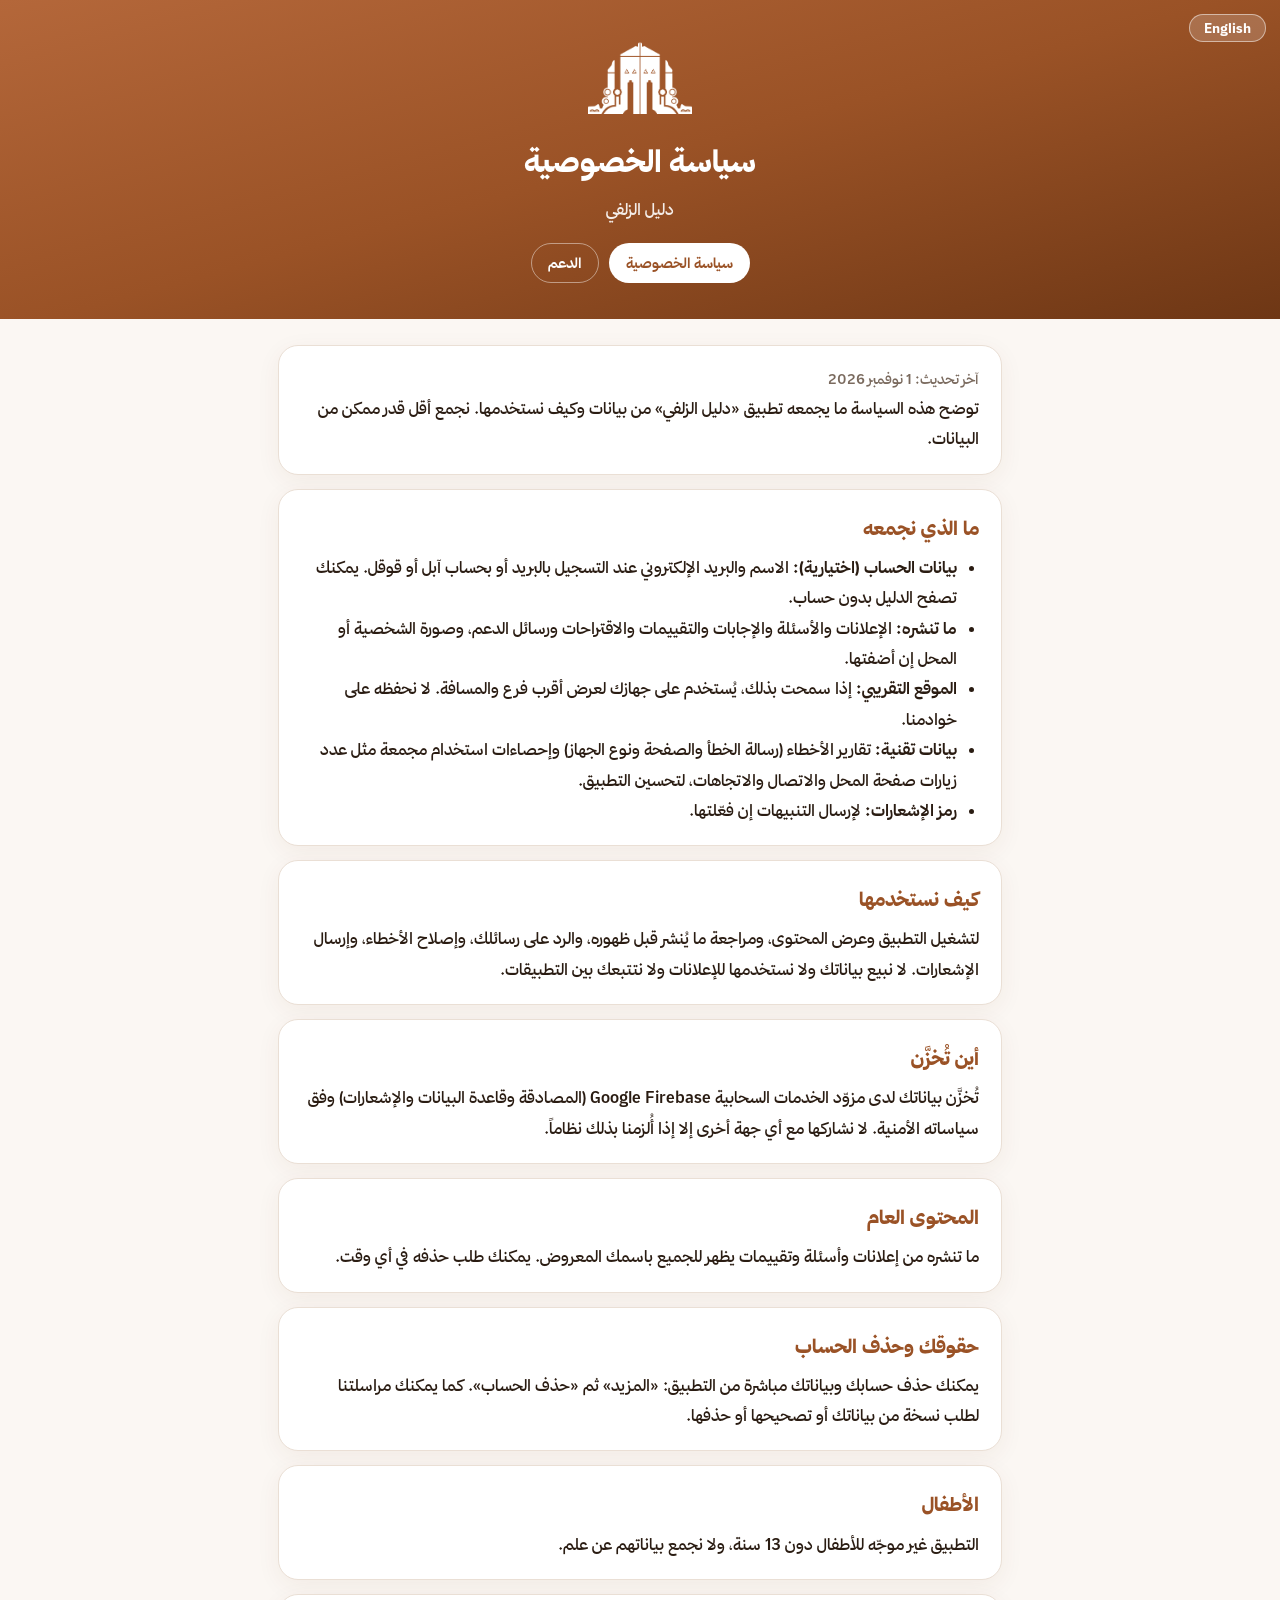
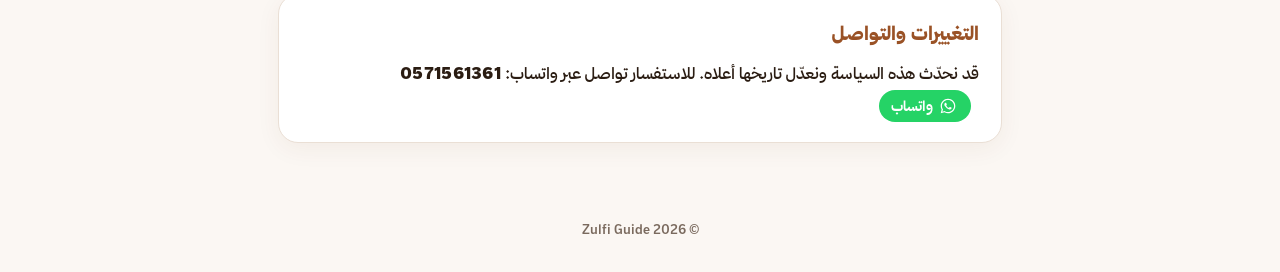
==== index.html @ a33d6b51 "Zulfi Guide support and privacy pages" ====
<!doctype html><html lang="ar" dir="rtl"><head><meta charset="utf-8"><meta name="viewport" content="width=device-width,initial-scale=1"><title>سياسة الخصوصية | دليل الزلفي</title><link rel="stylesheet" href="style.css"><link rel="icon" href="icon.png"></head><body><header><button class="sw" id="sw">English</button><img src="logo_white.png" alt="دليل الزلفي"><h1 id="h1">سياسة الخصوصية</h1><p id="sub">دليل الزلفي</p><nav><a href="index.html" class="on"><span class="t-ar">سياسة الخصوصية</span><span class="t-en" style="display:none">Privacy Policy</span></a><a href="support.html" class=""><span class="t-ar">الدعم</span><span class="t-en" style="display:none">Support</span></a></nav></header><main><div class="lang show" id="ar"><div class="card"><p class="muted">آخر تحديث: 1 نوفمبر 2026</p><p>توضح هذه السياسة ما يجمعه تطبيق «دليل الزلفي» من بيانات وكيف نستخدمها. نجمع أقل قدر ممكن من البيانات.</p></div><div class="card"><h2>ما الذي نجمعه</h2><ul><li><b>بيانات الحساب (اختيارية):</b> الاسم والبريد الإلكتروني عند التسجيل بالبريد أو بحساب آبل أو قوقل. يمكنك تصفح الدليل بدون حساب.</li><li><b>ما تنشره:</b> الإعلانات والأسئلة والإجابات والتقييمات والاقتراحات ورسائل الدعم، وصورة الشخصية أو المحل إن أضفتها.</li><li><b>الموقع التقريبي:</b> إذا سمحت بذلك، يُستخدم على جهازك لعرض أقرب فرع والمسافة. لا نحفظه على خوادمنا.</li><li><b>بيانات تقنية:</b> تقارير الأخطاء (رسالة الخطأ والصفحة ونوع الجهاز) وإحصاءات استخدام مجمعة مثل عدد زيارات صفحة المحل والاتصال والاتجاهات، لتحسين التطبيق.</li><li><b>رمز الإشعارات:</b> لإرسال التنبيهات إن فعّلتها.</li></ul></div><div class="card"><h2>كيف نستخدمها</h2><p>لتشغيل التطبيق وعرض المحتوى، ومراجعة ما يُنشر قبل ظهوره، والرد على رسائلك، وإصلاح الأخطاء، وإرسال الإشعارات. لا نبيع بياناتك ولا نستخدمها للإعلانات ولا نتتبعك بين التطبيقات.</p></div><div class="card"><h2>أين تُخزَّن</h2><p>تُخزَّن بياناتك لدى مزوّد الخدمات السحابية Google Firebase (المصادقة وقاعدة البيانات والإشعارات) وفق سياساته الأمنية. لا نشاركها مع أي جهة أخرى إلا إذا أُلزمنا بذلك نظاماً.</p></div><div class="card"><h2>المحتوى العام</h2><p>ما تنشره من إعلانات وأسئلة وتقييمات يظهر للجميع باسمك المعروض. يمكنك طلب حذفه في أي وقت.</p></div><div class="card"><h2>حقوقك وحذف الحساب</h2><p>يمكنك حذف حسابك وبياناتك مباشرة من التطبيق: «المزيد» ثم «حذف الحساب». كما يمكنك مراسلتنا لطلب نسخة من بياناتك أو تصحيحها أو حذفها.</p></div><div class="card"><h2>الأطفال</h2><p>التطبيق غير موجّه للأطفال دون 13 سنة، ولا نجمع بياناتهم عن علم.</p></div><div class="card"><h2>التغييرات والتواصل</h2><p>قد نحدّث هذه السياسة ونعدّل تاريخها أعلاه. للاستفسار تواصل عبر واتساب: <span class="num" dir="ltr">0571561361</span> <a class="wa" href="https://wa.me/966571561361" target="_blank" rel="noopener"><svg viewBox="0 0 32 32" width="18" height="18" fill="#fff" aria-hidden="true"><path d="M16.0 3C8.8 3 3 8.8 3 16c0 2.3.6 4.5 1.7 6.4L3 29l6.8-1.8c1.9 1 4 1.6 6.2 1.6 7.2 0 13-5.8 13-13S23.2 3 16 3zm0 23.7c-2 0-3.9-.5-5.6-1.5l-.4-.2-4 1.1 1.1-3.9-.3-.4C5.7 20.1 5.2 18.1 5.2 16 5.2 9.9 10 5.2 16 5.2S26.8 10 26.8 16 22 26.7 16 26.7zm5.9-8c-.3-.2-1.9-.9-2.2-1-.3-.1-.5-.2-.7.2-.2.3-.8 1-1 1.2-.2.2-.4.2-.7.1-.3-.2-1.4-.5-2.6-1.6-1-.9-1.6-1.9-1.8-2.3-.2-.3 0-.5.1-.7l.5-.6c.2-.2.2-.3.3-.5.1-.2.1-.4 0-.6-.1-.2-.7-1.7-1-2.3-.3-.6-.5-.5-.7-.5h-.6c-.2 0-.6.1-.9.4-.3.3-1.1 1.1-1.1 2.7s1.1 3.1 1.3 3.3c.2.2 2.2 3.4 5.4 4.7 3.2 1.3 3.2.9 3.8.8.6-.1 1.9-.8 2.2-1.5.3-.7.3-1.4.2-1.5-.1-.2-.3-.2-.6-.4z"/></svg><span class="t-ar">واتساب</span><span class="t-en" style="display:none">WhatsApp</span></a></p></div></div><div class="lang" id="en" dir="ltr"><div class="card"><p class="muted">Last updated: November 1, 2026</p><p>This policy explains what data the Zulfi Guide app collects and how we use it. We collect as little as we can.</p></div><div class="card"><h2>What we collect</h2><ul><li><b>Account details (optional):</b> your name and email when you sign up with email, Apple or Google. You can browse the guide without an account.</li><li><b>What you post:</b> ads, questions, answers, reviews, suggestions and support messages, plus a profile or shop photo if you add one.</li><li><b>Approximate location:</b> if you allow it, it is used on your device to show the nearest branch and distance. We do not store it on our servers.</li><li><b>Technical data:</b> error reports (the error message, screen and device type) and aggregated usage counts such as shop page views, calls and directions, to improve the app.</li><li><b>Notification token:</b> to send alerts if you turn them on.</li></ul></div><div class="card"><h2>How we use it</h2><p>To run the app and show content, review posts before they appear, reply to your messages, fix errors and send notifications. We do not sell your data, use it for advertising, or track you across other apps.</p></div><div class="card"><h2>Where it is stored</h2><p>Your data is stored with our cloud provider Google Firebase (authentication, database and notifications) under its security practices. We do not share it with anyone else unless the law requires us to.</p></div><div class="card"><h2>Public content</h2><p>Ads, questions and reviews you post are visible to everyone under your display name. You can ask us to remove them at any time.</p></div><div class="card"><h2>Your rights and account deletion</h2><p>You can delete your account and data directly in the app: More, then Delete account. You can also message us to request a copy of your data, a correction or deletion.</p></div><div class="card"><h2>Children</h2><p>The app is not directed at children under 13 and we do not knowingly collect their data.</p></div><div class="card"><h2>Changes and contact</h2><p>We may update this policy and change the date above. Questions? Message us on WhatsApp: <span class="num" dir="ltr">0571561361</span> <a class="wa" href="https://wa.me/966571561361" target="_blank" rel="noopener"><svg viewBox="0 0 32 32" width="18" height="18" fill="#fff" aria-hidden="true"><path d="M16.0 3C8.8 3 3 8.8 3 16c0 2.3.6 4.5 1.7 6.4L3 29l6.8-1.8c1.9 1 4 1.6 6.2 1.6 7.2 0 13-5.8 13-13S23.2 3 16 3zm0 23.7c-2 0-3.9-.5-5.6-1.5l-.4-.2-4 1.1 1.1-3.9-.3-.4C5.7 20.1 5.2 18.1 5.2 16 5.2 9.9 10 5.2 16 5.2S26.8 10 26.8 16 22 26.7 16 26.7zm5.9-8c-.3-.2-1.9-.9-2.2-1-.3-.1-.5-.2-.7.2-.2.3-.8 1-1 1.2-.2.2-.4.2-.7.1-.3-.2-1.4-.5-2.6-1.6-1-.9-1.6-1.9-1.8-2.3-.2-.3 0-.5.1-.7l.5-.6c.2-.2.2-.3.3-.5.1-.2.1-.4 0-.6-.1-.2-.7-1.7-1-2.3-.3-.6-.5-.5-.7-.5h-.6c-.2 0-.6.1-.9.4-.3.3-1.1 1.1-1.1 2.7s1.1 3.1 1.3 3.3c.2.2 2.2 3.4 5.4 4.7 3.2 1.3 3.2.9 3.8.8.6-.1 1.9-.8 2.2-1.5.3-.7.3-1.4.2-1.5-.1-.2-.3-.2-.6-.4z"/></svg><span class="t-ar">واتساب</span><span class="t-en" style="display:none">WhatsApp</span></a></p></div></div></main><footer>© 2026 Zulfi Guide</footer><script>
var ar=document.getElementById('ar'),en=document.getElementById('en'),sw=document.getElementById('sw');
var T={ar:"سياسة الخصوصية",en:"Privacy Policy"};
function set(l){var a=l==='ar';ar.classList.toggle('show',a);en.classList.toggle('show',!a);
document.documentElement.lang=l;document.documentElement.dir=a?'rtl':'ltr';
document.getElementById('h1').textContent=T[l];sw.textContent=a?'English':'العربية';
document.querySelectorAll('.t-ar').forEach(function(e){e.style.display=a?'':'none'});
document.querySelectorAll('.t-en').forEach(function(e){e.style.display=a?'none':''});
document.getElementById('sub').textContent=a?'دليل الزلفي':'Zulfi Guide';
try{localStorage.l=l}catch(e){}}
sw.onclick=function(){set(document.documentElement.lang==='ar'?'en':'ar')};
try{if(localStorage.l==='en')set('en')}catch(e){}
</script></body></html>
---- style.css ----
@font-face{font-family:T;src:url(thmanyahsans-Medium.otf);font-weight:500}
@font-face{font-family:T;src:url(thmanyahsans-Bold.otf);font-weight:700}
@font-face{font-family:T;src:url(thmanyahsans-Black.otf);font-weight:900}
:root{--p:#9A5226;--bg:#FBF7F3;--card:#fff;--b:#EADFD5;--m:#7A6A5E;--fg:#2A1C12}
*{box-sizing:border-box;margin:0}
body{font-family:T,system-ui,sans-serif;background:var(--bg);color:var(--fg);line-height:1.9;font-weight:500}
header{background:linear-gradient(165deg,#B4673A,#9A5226 50%,#6E3715);color:#fff;text-align:center;padding:42px 20px 36px;position:relative}
header img{height:72px}
header h1{font-weight:900;font-size:30px;margin-top:10px}
header p{opacity:.9;margin-top:4px}
nav{display:flex;gap:10px;justify-content:center;flex-wrap:wrap;margin-top:18px}
nav a{color:#fff;text-decoration:none;border:1px solid rgba(255,255,255,.45);padding:6px 16px;border-radius:99px;font-weight:700;font-size:14px}
nav a.on{background:#fff;color:var(--p)}
main{max-width:760px;margin:0 auto;padding:26px 18px 60px}
.card{background:var(--card);border:1px solid var(--b);border-radius:20px;padding:20px 22px;margin-bottom:14px;box-shadow:0 6px 24px rgba(110,55,21,.06)}
h2{font-weight:900;font-size:19px;color:var(--p);margin-bottom:6px}
ul{padding-inline-start:22px}
a{color:var(--p);font-weight:700}
.muted{color:var(--m);font-size:14px}
.lang{display:none}.lang.show{display:block}
button.sw{position:absolute;top:14px;inset-inline-start:14px;background:rgba(255,255,255,.18);color:#fff;border:1px solid rgba(255,255,255,.5);border-radius:99px;padding:5px 14px;font-family:T;font-weight:700;cursor:pointer}
.num{font-weight:900;font-size:17px;letter-spacing:.3px}
a.wa{display:inline-flex;align-items:center;gap:6px;background:#25D366;color:#fff;text-decoration:none;border-radius:99px;padding:3px 14px 3px 12px;font-size:14px;margin-inline-start:8px;vertical-align:middle}
footer{text-align:center;color:var(--m);font-size:13px;padding-bottom:30px}
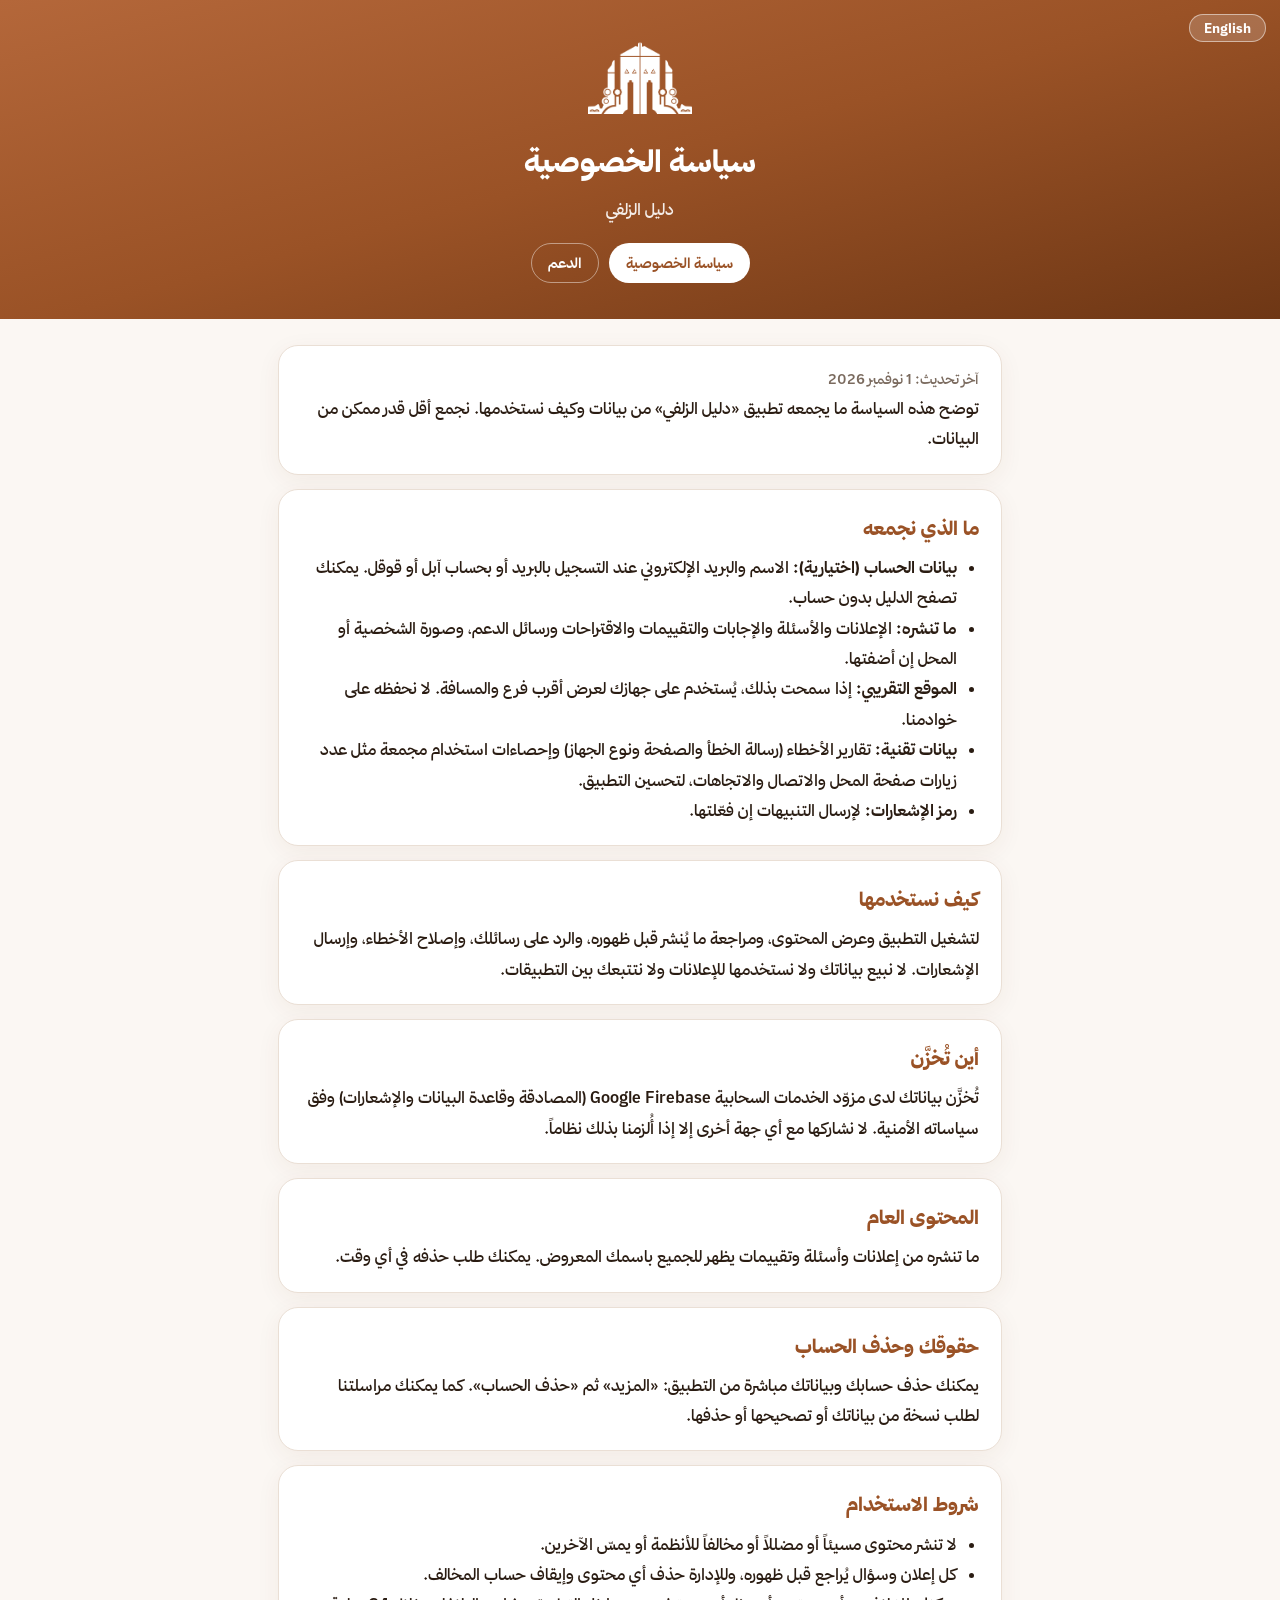
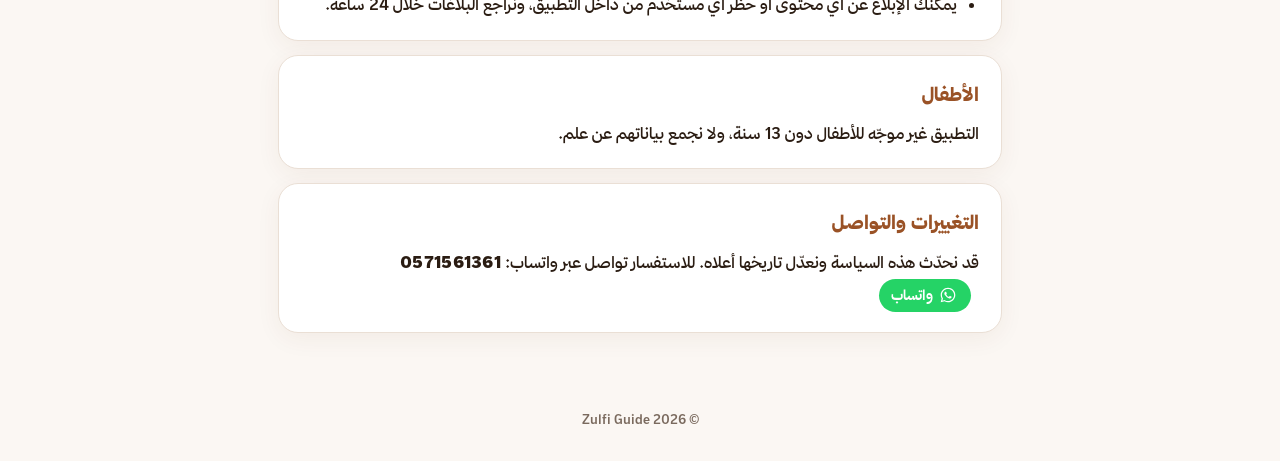
==== commit e9d529b7: "Add terms of use" ====
--- a/index.html
+++ b/index.html
@@ -1,4 +1,4 @@
-<!doctype html><html lang="ar" dir="rtl"><head><meta charset="utf-8"><meta name="viewport" content="width=device-width,initial-scale=1"><title>سياسة الخصوصية | دليل الزلفي</title><link rel="stylesheet" href="style.css"><link rel="icon" href="icon.png"></head><body><header><button class="sw" id="sw">English</button><img src="logo_white.png" alt="دليل الزلفي"><h1 id="h1">سياسة الخصوصية</h1><p id="sub">دليل الزلفي</p><nav><a href="index.html" class="on"><span class="t-ar">سياسة الخصوصية</span><span class="t-en" style="display:none">Privacy Policy</span></a><a href="support.html" class=""><span class="t-ar">الدعم</span><span class="t-en" style="display:none">Support</span></a></nav></header><main><div class="lang show" id="ar"><div class="card"><p class="muted">آخر تحديث: 1 نوفمبر 2026</p><p>توضح هذه السياسة ما يجمعه تطبيق «دليل الزلفي» من بيانات وكيف نستخدمها. نجمع أقل قدر ممكن من البيانات.</p></div><div class="card"><h2>ما الذي نجمعه</h2><ul><li><b>بيانات الحساب (اختيارية):</b> الاسم والبريد الإلكتروني عند التسجيل بالبريد أو بحساب آبل أو قوقل. يمكنك تصفح الدليل بدون حساب.</li><li><b>ما تنشره:</b> الإعلانات والأسئلة والإجابات والتقييمات والاقتراحات ورسائل الدعم، وصورة الشخصية أو المحل إن أضفتها.</li><li><b>الموقع التقريبي:</b> إذا سمحت بذلك، يُستخدم على جهازك لعرض أقرب فرع والمسافة. لا نحفظه على خوادمنا.</li><li><b>بيانات تقنية:</b> تقارير الأخطاء (رسالة الخطأ والصفحة ونوع الجهاز) وإحصاءات استخدام مجمعة مثل عدد زيارات صفحة المحل والاتصال والاتجاهات، لتحسين التطبيق.</li><li><b>رمز الإشعارات:</b> لإرسال التنبيهات إن فعّلتها.</li></ul></div><div class="card"><h2>كيف نستخدمها</h2><p>لتشغيل التطبيق وعرض المحتوى، ومراجعة ما يُنشر قبل ظهوره، والرد على رسائلك، وإصلاح الأخطاء، وإرسال الإشعارات. لا نبيع بياناتك ولا نستخدمها للإعلانات ولا نتتبعك بين التطبيقات.</p></div><div class="card"><h2>أين تُخزَّن</h2><p>تُخزَّن بياناتك لدى مزوّد الخدمات السحابية Google Firebase (المصادقة وقاعدة البيانات والإشعارات) وفق سياساته الأمنية. لا نشاركها مع أي جهة أخرى إلا إذا أُلزمنا بذلك نظاماً.</p></div><div class="card"><h2>المحتوى العام</h2><p>ما تنشره من إعلانات وأسئلة وتقييمات يظهر للجميع باسمك المعروض. يمكنك طلب حذفه في أي وقت.</p></div><div class="card"><h2>حقوقك وحذف الحساب</h2><p>يمكنك حذف حسابك وبياناتك مباشرة من التطبيق: «المزيد» ثم «حذف الحساب». كما يمكنك مراسلتنا لطلب نسخة من بياناتك أو تصحيحها أو حذفها.</p></div><div class="card"><h2>الأطفال</h2><p>التطبيق غير موجّه للأطفال دون 13 سنة، ولا نجمع بياناتهم عن علم.</p></div><div class="card"><h2>التغييرات والتواصل</h2><p>قد نحدّث هذه السياسة ونعدّل تاريخها أعلاه. للاستفسار تواصل عبر واتساب: <span class="num" dir="ltr">0571561361</span> <a class="wa" href="https://wa.me/966571561361" target="_blank" rel="noopener"><svg viewBox="0 0 32 32" width="18" height="18" fill="#fff" aria-hidden="true"><path d="M16.0 3C8.8 3 3 8.8 3 16c0 2.3.6 4.5 1.7 6.4L3 29l6.8-1.8c1.9 1 4 1.6 6.2 1.6 7.2 0 13-5.8 13-13S23.2 3 16 3zm0 23.7c-2 0-3.9-.5-5.6-1.5l-.4-.2-4 1.1 1.1-3.9-.3-.4C5.7 20.1 5.2 18.1 5.2 16 5.2 9.9 10 5.2 16 5.2S26.8 10 26.8 16 22 26.7 16 26.7zm5.9-8c-.3-.2-1.9-.9-2.2-1-.3-.1-.5-.2-.7.2-.2.3-.8 1-1 1.2-.2.2-.4.2-.7.1-.3-.2-1.4-.5-2.6-1.6-1-.9-1.6-1.9-1.8-2.3-.2-.3 0-.5.1-.7l.5-.6c.2-.2.2-.3.3-.5.1-.2.1-.4 0-.6-.1-.2-.7-1.7-1-2.3-.3-.6-.5-.5-.7-.5h-.6c-.2 0-.6.1-.9.4-.3.3-1.1 1.1-1.1 2.7s1.1 3.1 1.3 3.3c.2.2 2.2 3.4 5.4 4.7 3.2 1.3 3.2.9 3.8.8.6-.1 1.9-.8 2.2-1.5.3-.7.3-1.4.2-1.5-.1-.2-.3-.2-.6-.4z"/></svg><span class="t-ar">واتساب</span><span class="t-en" style="display:none">WhatsApp</span></a></p></div></div><div class="lang" id="en" dir="ltr"><div class="card"><p class="muted">Last updated: November 1, 2026</p><p>This policy explains what data the Zulfi Guide app collects and how we use it. We collect as little as we can.</p></div><div class="card"><h2>What we collect</h2><ul><li><b>Account details (optional):</b> your name and email when you sign up with email, Apple or Google. You can browse the guide without an account.</li><li><b>What you post:</b> ads, questions, answers, reviews, suggestions and support messages, plus a profile or shop photo if you add one.</li><li><b>Approximate location:</b> if you allow it, it is used on your device to show the nearest branch and distance. We do not store it on our servers.</li><li><b>Technical data:</b> error reports (the error message, screen and device type) and aggregated usage counts such as shop page views, calls and directions, to improve the app.</li><li><b>Notification token:</b> to send alerts if you turn them on.</li></ul></div><div class="card"><h2>How we use it</h2><p>To run the app and show content, review posts before they appear, reply to your messages, fix errors and send notifications. We do not sell your data, use it for advertising, or track you across other apps.</p></div><div class="card"><h2>Where it is stored</h2><p>Your data is stored with our cloud provider Google Firebase (authentication, database and notifications) under its security practices. We do not share it with anyone else unless the law requires us to.</p></div><div class="card"><h2>Public content</h2><p>Ads, questions and reviews you post are visible to everyone under your display name. You can ask us to remove them at any time.</p></div><div class="card"><h2>Your rights and account deletion</h2><p>You can delete your account and data directly in the app: More, then Delete account. You can also message us to request a copy of your data, a correction or deletion.</p></div><div class="card"><h2>Children</h2><p>The app is not directed at children under 13 and we do not knowingly collect their data.</p></div><div class="card"><h2>Changes and contact</h2><p>We may update this policy and change the date above. Questions? Message us on WhatsApp: <span class="num" dir="ltr">0571561361</span> <a class="wa" href="https://wa.me/966571561361" target="_blank" rel="noopener"><svg viewBox="0 0 32 32" width="18" height="18" fill="#fff" aria-hidden="true"><path d="M16.0 3C8.8 3 3 8.8 3 16c0 2.3.6 4.5 1.7 6.4L3 29l6.8-1.8c1.9 1 4 1.6 6.2 1.6 7.2 0 13-5.8 13-13S23.2 3 16 3zm0 23.7c-2 0-3.9-.5-5.6-1.5l-.4-.2-4 1.1 1.1-3.9-.3-.4C5.7 20.1 5.2 18.1 5.2 16 5.2 9.9 10 5.2 16 5.2S26.8 10 26.8 16 22 26.7 16 26.7zm5.9-8c-.3-.2-1.9-.9-2.2-1-.3-.1-.5-.2-.7.2-.2.3-.8 1-1 1.2-.2.2-.4.2-.7.1-.3-.2-1.4-.5-2.6-1.6-1-.9-1.6-1.9-1.8-2.3-.2-.3 0-.5.1-.7l.5-.6c.2-.2.2-.3.3-.5.1-.2.1-.4 0-.6-.1-.2-.7-1.7-1-2.3-.3-.6-.5-.5-.7-.5h-.6c-.2 0-.6.1-.9.4-.3.3-1.1 1.1-1.1 2.7s1.1 3.1 1.3 3.3c.2.2 2.2 3.4 5.4 4.7 3.2 1.3 3.2.9 3.8.8.6-.1 1.9-.8 2.2-1.5.3-.7.3-1.4.2-1.5-.1-.2-.3-.2-.6-.4z"/></svg><span class="t-ar">واتساب</span><span class="t-en" style="display:none">WhatsApp</span></a></p></div></div></main><footer>© 2026 Zulfi Guide</footer><script>
+<!doctype html><html lang="ar" dir="rtl"><head><meta charset="utf-8"><meta name="viewport" content="width=device-width,initial-scale=1"><title>سياسة الخصوصية | دليل الزلفي</title><link rel="stylesheet" href="style.css"><link rel="icon" href="icon.png"></head><body><header><button class="sw" id="sw">English</button><img src="logo_white.png" alt="دليل الزلفي"><h1 id="h1">سياسة الخصوصية</h1><p id="sub">دليل الزلفي</p><nav><a href="index.html" class="on"><span class="t-ar">سياسة الخصوصية</span><span class="t-en" style="display:none">Privacy Policy</span></a><a href="support.html" class=""><span class="t-ar">الدعم</span><span class="t-en" style="display:none">Support</span></a></nav></header><main><div class="lang show" id="ar"><div class="card"><p class="muted">آخر تحديث: 1 نوفمبر 2026</p><p>توضح هذه السياسة ما يجمعه تطبيق «دليل الزلفي» من بيانات وكيف نستخدمها. نجمع أقل قدر ممكن من البيانات.</p></div><div class="card"><h2>ما الذي نجمعه</h2><ul><li><b>بيانات الحساب (اختيارية):</b> الاسم والبريد الإلكتروني عند التسجيل بالبريد أو بحساب آبل أو قوقل. يمكنك تصفح الدليل بدون حساب.</li><li><b>ما تنشره:</b> الإعلانات والأسئلة والإجابات والتقييمات والاقتراحات ورسائل الدعم، وصورة الشخصية أو المحل إن أضفتها.</li><li><b>الموقع التقريبي:</b> إذا سمحت بذلك، يُستخدم على جهازك لعرض أقرب فرع والمسافة. لا نحفظه على خوادمنا.</li><li><b>بيانات تقنية:</b> تقارير الأخطاء (رسالة الخطأ والصفحة ونوع الجهاز) وإحصاءات استخدام مجمعة مثل عدد زيارات صفحة المحل والاتصال والاتجاهات، لتحسين التطبيق.</li><li><b>رمز الإشعارات:</b> لإرسال التنبيهات إن فعّلتها.</li></ul></div><div class="card"><h2>كيف نستخدمها</h2><p>لتشغيل التطبيق وعرض المحتوى، ومراجعة ما يُنشر قبل ظهوره، والرد على رسائلك، وإصلاح الأخطاء، وإرسال الإشعارات. لا نبيع بياناتك ولا نستخدمها للإعلانات ولا نتتبعك بين التطبيقات.</p></div><div class="card"><h2>أين تُخزَّن</h2><p>تُخزَّن بياناتك لدى مزوّد الخدمات السحابية Google Firebase (المصادقة وقاعدة البيانات والإشعارات) وفق سياساته الأمنية. لا نشاركها مع أي جهة أخرى إلا إذا أُلزمنا بذلك نظاماً.</p></div><div class="card"><h2>المحتوى العام</h2><p>ما تنشره من إعلانات وأسئلة وتقييمات يظهر للجميع باسمك المعروض. يمكنك طلب حذفه في أي وقت.</p></div><div class="card"><h2>حقوقك وحذف الحساب</h2><p>يمكنك حذف حسابك وبياناتك مباشرة من التطبيق: «المزيد» ثم «حذف الحساب». كما يمكنك مراسلتنا لطلب نسخة من بياناتك أو تصحيحها أو حذفها.</p></div><div class="card"><h2>شروط الاستخدام</h2><ul><li>لا تنشر محتوى مسيئاً أو مضللاً أو مخالفاً للأنظمة أو يمسّ الآخرين.</li><li>كل إعلان وسؤال يُراجع قبل ظهوره، وللإدارة حذف أي محتوى وإيقاف حساب المخالف.</li><li>يمكنك الإبلاغ عن أي محتوى أو حظر أي مستخدم من داخل التطبيق، ونراجع البلاغات خلال 24 ساعة.</li></ul></div><div class="card"><h2>الأطفال</h2><p>التطبيق غير موجّه للأطفال دون 13 سنة، ولا نجمع بياناتهم عن علم.</p></div><div class="card"><h2>التغييرات والتواصل</h2><p>قد نحدّث هذه السياسة ونعدّل تاريخها أعلاه. للاستفسار تواصل عبر واتساب: <span class="num" dir="ltr">0571561361</span> <a class="wa" href="https://wa.me/966571561361" target="_blank" rel="noopener"><svg viewBox="0 0 32 32" width="18" height="18" fill="#fff" aria-hidden="true"><path d="M16.0 3C8.8 3 3 8.8 3 16c0 2.3.6 4.5 1.7 6.4L3 29l6.8-1.8c1.9 1 4 1.6 6.2 1.6 7.2 0 13-5.8 13-13S23.2 3 16 3zm0 23.7c-2 0-3.9-.5-5.6-1.5l-.4-.2-4 1.1 1.1-3.9-.3-.4C5.7 20.1 5.2 18.1 5.2 16 5.2 9.9 10 5.2 16 5.2S26.8 10 26.8 16 22 26.7 16 26.7zm5.9-8c-.3-.2-1.9-.9-2.2-1-.3-.1-.5-.2-.7.2-.2.3-.8 1-1 1.2-.2.2-.4.2-.7.1-.3-.2-1.4-.5-2.6-1.6-1-.9-1.6-1.9-1.8-2.3-.2-.3 0-.5.1-.7l.5-.6c.2-.2.2-.3.3-.5.1-.2.1-.4 0-.6-.1-.2-.7-1.7-1-2.3-.3-.6-.5-.5-.7-.5h-.6c-.2 0-.6.1-.9.4-.3.3-1.1 1.1-1.1 2.7s1.1 3.1 1.3 3.3c.2.2 2.2 3.4 5.4 4.7 3.2 1.3 3.2.9 3.8.8.6-.1 1.9-.8 2.2-1.5.3-.7.3-1.4.2-1.5-.1-.2-.3-.2-.6-.4z"/></svg><span class="t-ar">واتساب</span><span class="t-en" style="display:none">WhatsApp</span></a></p></div></div><div class="lang" id="en" dir="ltr"><div class="card"><p class="muted">Last updated: November 1, 2026</p><p>This policy explains what data the Zulfi Guide app collects and how we use it. We collect as little as we can.</p></div><div class="card"><h2>What we collect</h2><ul><li><b>Account details (optional):</b> your name and email when you sign up with email, Apple or Google. You can browse the guide without an account.</li><li><b>What you post:</b> ads, questions, answers, reviews, suggestions and support messages, plus a profile or shop photo if you add one.</li><li><b>Approximate location:</b> if you allow it, it is used on your device to show the nearest branch and distance. We do not store it on our servers.</li><li><b>Technical data:</b> error reports (the error message, screen and device type) and aggregated usage counts such as shop page views, calls and directions, to improve the app.</li><li><b>Notification token:</b> to send alerts if you turn them on.</li></ul></div><div class="card"><h2>How we use it</h2><p>To run the app and show content, review posts before they appear, reply to your messages, fix errors and send notifications. We do not sell your data, use it for advertising, or track you across other apps.</p></div><div class="card"><h2>Where it is stored</h2><p>Your data is stored with our cloud provider Google Firebase (authentication, database and notifications) under its security practices. We do not share it with anyone else unless the law requires us to.</p></div><div class="card"><h2>Public content</h2><p>Ads, questions and reviews you post are visible to everyone under your display name. You can ask us to remove them at any time.</p></div><div class="card"><h2>Your rights and account deletion</h2><p>You can delete your account and data directly in the app: More, then Delete account. You can also message us to request a copy of your data, a correction or deletion.</p></div><div class="card"><h2>Terms of use</h2><ul><li>Do not post offensive, misleading or unlawful content, or content that targets others.</li><li>Every ad and question is reviewed before it appears. We may remove any content and suspend violating accounts.</li><li>You can report any content or block any user inside the app. We review reports within 24 hours.</li></ul></div><div class="card"><h2>Children</h2><p>The app is not directed at children under 13 and we do not knowingly collect their data.</p></div><div class="card"><h2>Changes and contact</h2><p>We may update this policy and change the date above. Questions? Message us on WhatsApp: <span class="num" dir="ltr">0571561361</span> <a class="wa" href="https://wa.me/966571561361" target="_blank" rel="noopener"><svg viewBox="0 0 32 32" width="18" height="18" fill="#fff" aria-hidden="true"><path d="M16.0 3C8.8 3 3 8.8 3 16c0 2.3.6 4.5 1.7 6.4L3 29l6.8-1.8c1.9 1 4 1.6 6.2 1.6 7.2 0 13-5.8 13-13S23.2 3 16 3zm0 23.7c-2 0-3.9-.5-5.6-1.5l-.4-.2-4 1.1 1.1-3.9-.3-.4C5.7 20.1 5.2 18.1 5.2 16 5.2 9.9 10 5.2 16 5.2S26.8 10 26.8 16 22 26.7 16 26.7zm5.9-8c-.3-.2-1.9-.9-2.2-1-.3-.1-.5-.2-.7.2-.2.3-.8 1-1 1.2-.2.2-.4.2-.7.1-.3-.2-1.4-.5-2.6-1.6-1-.9-1.6-1.9-1.8-2.3-.2-.3 0-.5.1-.7l.5-.6c.2-.2.2-.3.3-.5.1-.2.1-.4 0-.6-.1-.2-.7-1.7-1-2.3-.3-.6-.5-.5-.7-.5h-.6c-.2 0-.6.1-.9.4-.3.3-1.1 1.1-1.1 2.7s1.1 3.1 1.3 3.3c.2.2 2.2 3.4 5.4 4.7 3.2 1.3 3.2.9 3.8.8.6-.1 1.9-.8 2.2-1.5.3-.7.3-1.4.2-1.5-.1-.2-.3-.2-.6-.4z"/></svg><span class="t-ar">واتساب</span><span class="t-en" style="display:none">WhatsApp</span></a></p></div></div></main><footer>© 2026 Zulfi Guide</footer><script>
 var ar=document.getElementById('ar'),en=document.getElementById('en'),sw=document.getElementById('sw');
 var T={ar:"سياسة الخصوصية",en:"Privacy Policy"};
 function set(l){var a=l==='ar';ar.classList.toggle('show',a);en.classList.toggle('show',!a);
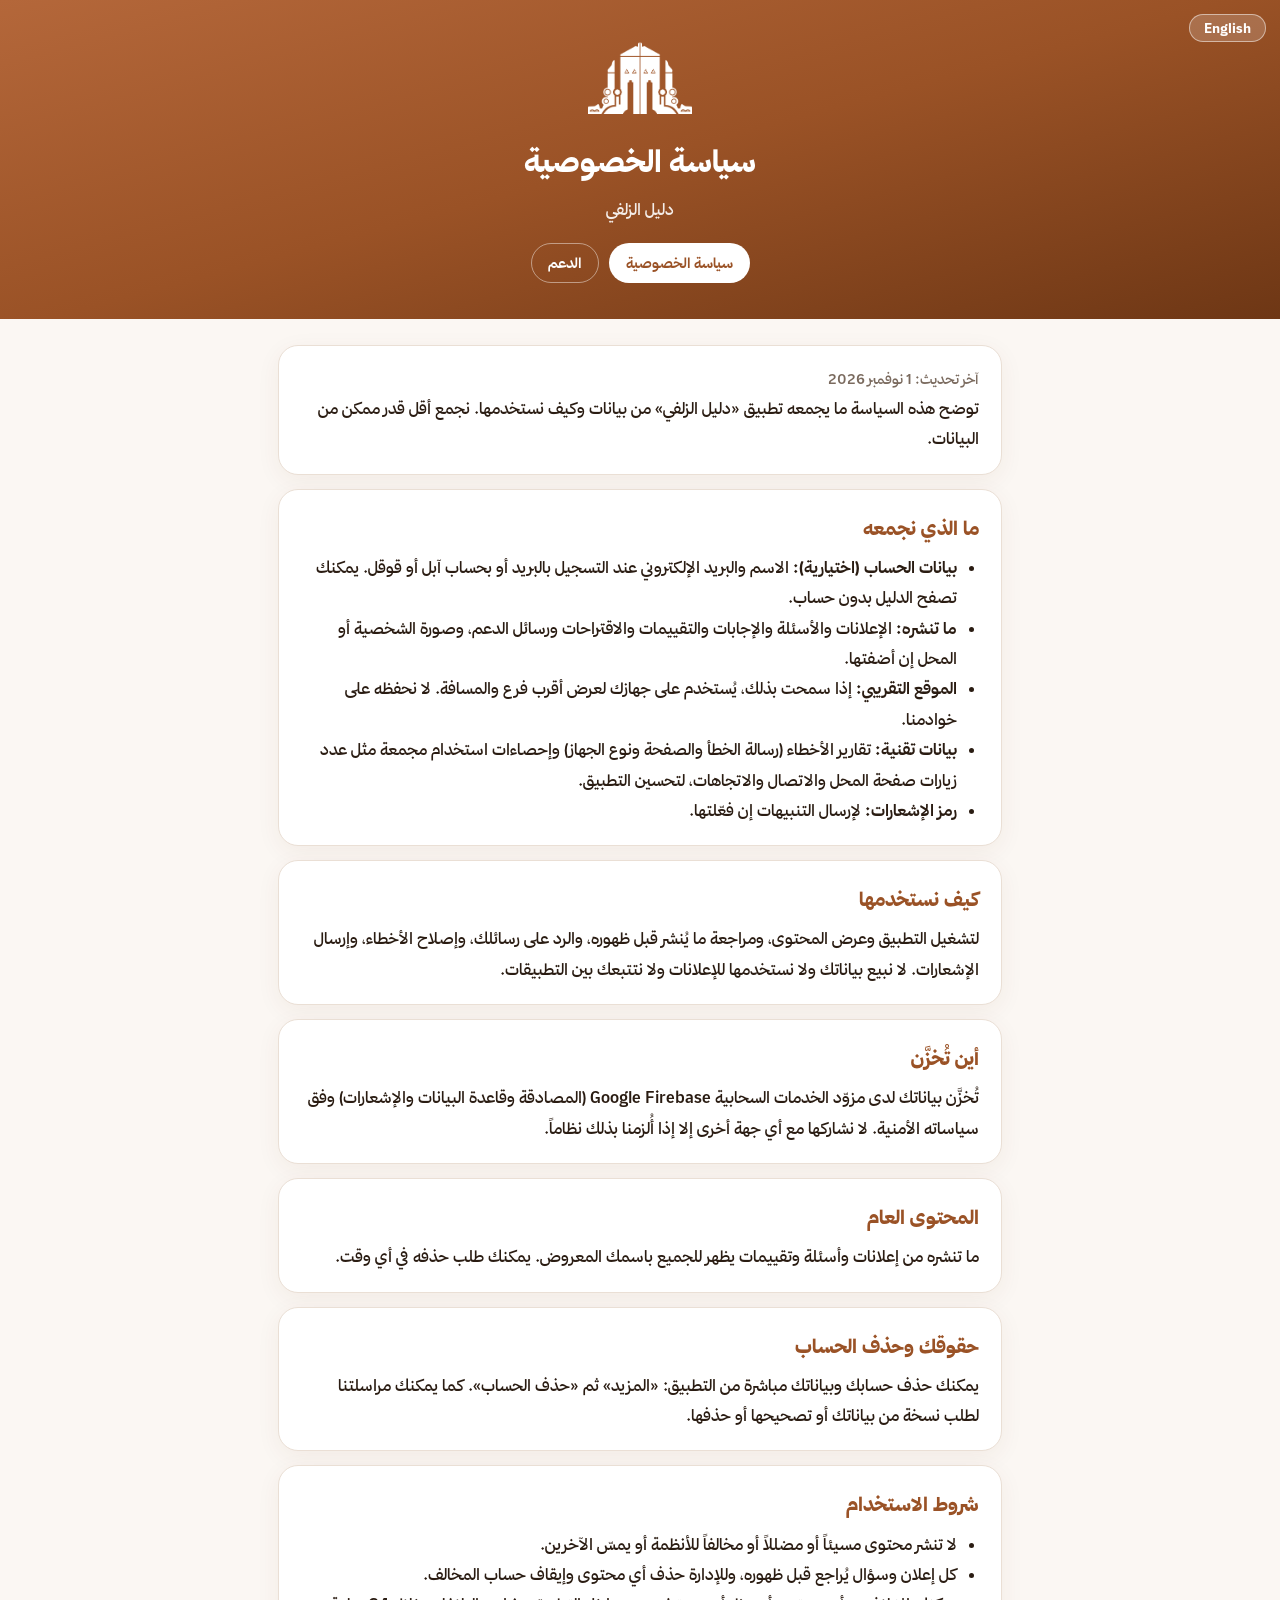
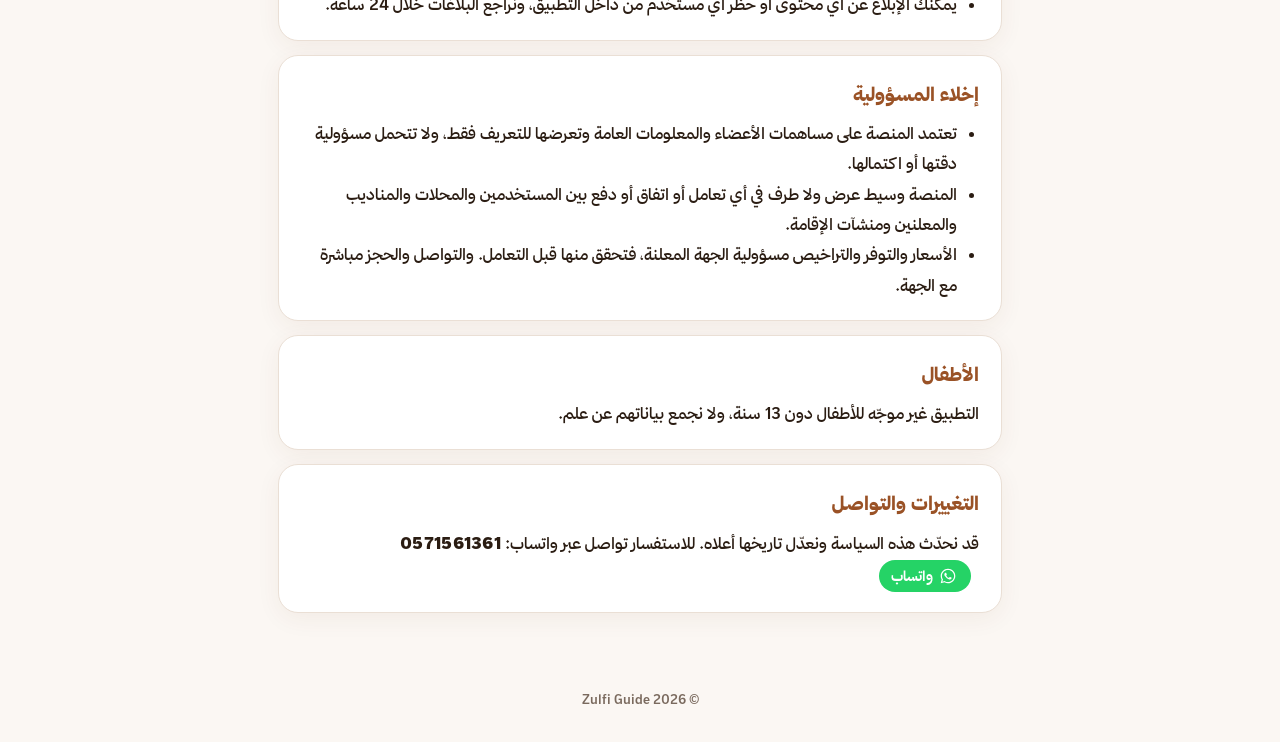
==== commit bf725dd1: "Add share landing page and disclaimer Co-Authored-By: Claude Sonnet 5.5 <noreply@anthropic.com>" ====
--- a/index.html
+++ b/index.html
@@ -1,4 +1,4 @@
-<!doctype html><html lang="ar" dir="rtl"><head><meta charset="utf-8"><meta name="viewport" content="width=device-width,initial-scale=1"><title>سياسة الخصوصية | دليل الزلفي</title><link rel="stylesheet" href="style.css"><link rel="icon" href="icon.png"></head><body><header><button class="sw" id="sw">English</button><img src="logo_white.png" alt="دليل الزلفي"><h1 id="h1">سياسة الخصوصية</h1><p id="sub">دليل الزلفي</p><nav><a href="index.html" class="on"><span class="t-ar">سياسة الخصوصية</span><span class="t-en" style="display:none">Privacy Policy</span></a><a href="support.html" class=""><span class="t-ar">الدعم</span><span class="t-en" style="display:none">Support</span></a></nav></header><main><div class="lang show" id="ar"><div class="card"><p class="muted">آخر تحديث: 1 نوفمبر 2026</p><p>توضح هذه السياسة ما يجمعه تطبيق «دليل الزلفي» من بيانات وكيف نستخدمها. نجمع أقل قدر ممكن من البيانات.</p></div><div class="card"><h2>ما الذي نجمعه</h2><ul><li><b>بيانات الحساب (اختيارية):</b> الاسم والبريد الإلكتروني عند التسجيل بالبريد أو بحساب آبل أو قوقل. يمكنك تصفح الدليل بدون حساب.</li><li><b>ما تنشره:</b> الإعلانات والأسئلة والإجابات والتقييمات والاقتراحات ورسائل الدعم، وصورة الشخصية أو المحل إن أضفتها.</li><li><b>الموقع التقريبي:</b> إذا سمحت بذلك، يُستخدم على جهازك لعرض أقرب فرع والمسافة. لا نحفظه على خوادمنا.</li><li><b>بيانات تقنية:</b> تقارير الأخطاء (رسالة الخطأ والصفحة ونوع الجهاز) وإحصاءات استخدام مجمعة مثل عدد زيارات صفحة المحل والاتصال والاتجاهات، لتحسين التطبيق.</li><li><b>رمز الإشعارات:</b> لإرسال التنبيهات إن فعّلتها.</li></ul></div><div class="card"><h2>كيف نستخدمها</h2><p>لتشغيل التطبيق وعرض المحتوى، ومراجعة ما يُنشر قبل ظهوره، والرد على رسائلك، وإصلاح الأخطاء، وإرسال الإشعارات. لا نبيع بياناتك ولا نستخدمها للإعلانات ولا نتتبعك بين التطبيقات.</p></div><div class="card"><h2>أين تُخزَّن</h2><p>تُخزَّن بياناتك لدى مزوّد الخدمات السحابية Google Firebase (المصادقة وقاعدة البيانات والإشعارات) وفق سياساته الأمنية. لا نشاركها مع أي جهة أخرى إلا إذا أُلزمنا بذلك نظاماً.</p></div><div class="card"><h2>المحتوى العام</h2><p>ما تنشره من إعلانات وأسئلة وتقييمات يظهر للجميع باسمك المعروض. يمكنك طلب حذفه في أي وقت.</p></div><div class="card"><h2>حقوقك وحذف الحساب</h2><p>يمكنك حذف حسابك وبياناتك مباشرة من التطبيق: «المزيد» ثم «حذف الحساب». كما يمكنك مراسلتنا لطلب نسخة من بياناتك أو تصحيحها أو حذفها.</p></div><div class="card"><h2>شروط الاستخدام</h2><ul><li>لا تنشر محتوى مسيئاً أو مضللاً أو مخالفاً للأنظمة أو يمسّ الآخرين.</li><li>كل إعلان وسؤال يُراجع قبل ظهوره، وللإدارة حذف أي محتوى وإيقاف حساب المخالف.</li><li>يمكنك الإبلاغ عن أي محتوى أو حظر أي مستخدم من داخل التطبيق، ونراجع البلاغات خلال 24 ساعة.</li></ul></div><div class="card"><h2>الأطفال</h2><p>التطبيق غير موجّه للأطفال دون 13 سنة، ولا نجمع بياناتهم عن علم.</p></div><div class="card"><h2>التغييرات والتواصل</h2><p>قد نحدّث هذه السياسة ونعدّل تاريخها أعلاه. للاستفسار تواصل عبر واتساب: <span class="num" dir="ltr">0571561361</span> <a class="wa" href="https://wa.me/966571561361" target="_blank" rel="noopener"><svg viewBox="0 0 32 32" width="18" height="18" fill="#fff" aria-hidden="true"><path d="M16.0 3C8.8 3 3 8.8 3 16c0 2.3.6 4.5 1.7 6.4L3 29l6.8-1.8c1.9 1 4 1.6 6.2 1.6 7.2 0 13-5.8 13-13S23.2 3 16 3zm0 23.7c-2 0-3.9-.5-5.6-1.5l-.4-.2-4 1.1 1.1-3.9-.3-.4C5.7 20.1 5.2 18.1 5.2 16 5.2 9.9 10 5.2 16 5.2S26.8 10 26.8 16 22 26.7 16 26.7zm5.9-8c-.3-.2-1.9-.9-2.2-1-.3-.1-.5-.2-.7.2-.2.3-.8 1-1 1.2-.2.2-.4.2-.7.1-.3-.2-1.4-.5-2.6-1.6-1-.9-1.6-1.9-1.8-2.3-.2-.3 0-.5.1-.7l.5-.6c.2-.2.2-.3.3-.5.1-.2.1-.4 0-.6-.1-.2-.7-1.7-1-2.3-.3-.6-.5-.5-.7-.5h-.6c-.2 0-.6.1-.9.4-.3.3-1.1 1.1-1.1 2.7s1.1 3.1 1.3 3.3c.2.2 2.2 3.4 5.4 4.7 3.2 1.3 3.2.9 3.8.8.6-.1 1.9-.8 2.2-1.5.3-.7.3-1.4.2-1.5-.1-.2-.3-.2-.6-.4z"/></svg><span class="t-ar">واتساب</span><span class="t-en" style="display:none">WhatsApp</span></a></p></div></div><div class="lang" id="en" dir="ltr"><div class="card"><p class="muted">Last updated: November 1, 2026</p><p>This policy explains what data the Zulfi Guide app collects and how we use it. We collect as little as we can.</p></div><div class="card"><h2>What we collect</h2><ul><li><b>Account details (optional):</b> your name and email when you sign up with email, Apple or Google. You can browse the guide without an account.</li><li><b>What you post:</b> ads, questions, answers, reviews, suggestions and support messages, plus a profile or shop photo if you add one.</li><li><b>Approximate location:</b> if you allow it, it is used on your device to show the nearest branch and distance. We do not store it on our servers.</li><li><b>Technical data:</b> error reports (the error message, screen and device type) and aggregated usage counts such as shop page views, calls and directions, to improve the app.</li><li><b>Notification token:</b> to send alerts if you turn them on.</li></ul></div><div class="card"><h2>How we use it</h2><p>To run the app and show content, review posts before they appear, reply to your messages, fix errors and send notifications. We do not sell your data, use it for advertising, or track you across other apps.</p></div><div class="card"><h2>Where it is stored</h2><p>Your data is stored with our cloud provider Google Firebase (authentication, database and notifications) under its security practices. We do not share it with anyone else unless the law requires us to.</p></div><div class="card"><h2>Public content</h2><p>Ads, questions and reviews you post are visible to everyone under your display name. You can ask us to remove them at any time.</p></div><div class="card"><h2>Your rights and account deletion</h2><p>You can delete your account and data directly in the app: More, then Delete account. You can also message us to request a copy of your data, a correction or deletion.</p></div><div class="card"><h2>Terms of use</h2><ul><li>Do not post offensive, misleading or unlawful content, or content that targets others.</li><li>Every ad and question is reviewed before it appears. We may remove any content and suspend violating accounts.</li><li>You can report any content or block any user inside the app. We review reports within 24 hours.</li></ul></div><div class="card"><h2>Children</h2><p>The app is not directed at children under 13 and we do not knowingly collect their data.</p></div><div class="card"><h2>Changes and contact</h2><p>We may update this policy and change the date above. Questions? Message us on WhatsApp: <span class="num" dir="ltr">0571561361</span> <a class="wa" href="https://wa.me/966571561361" target="_blank" rel="noopener"><svg viewBox="0 0 32 32" width="18" height="18" fill="#fff" aria-hidden="true"><path d="M16.0 3C8.8 3 3 8.8 3 16c0 2.3.6 4.5 1.7 6.4L3 29l6.8-1.8c1.9 1 4 1.6 6.2 1.6 7.2 0 13-5.8 13-13S23.2 3 16 3zm0 23.7c-2 0-3.9-.5-5.6-1.5l-.4-.2-4 1.1 1.1-3.9-.3-.4C5.7 20.1 5.2 18.1 5.2 16 5.2 9.9 10 5.2 16 5.2S26.8 10 26.8 16 22 26.7 16 26.7zm5.9-8c-.3-.2-1.9-.9-2.2-1-.3-.1-.5-.2-.7.2-.2.3-.8 1-1 1.2-.2.2-.4.2-.7.1-.3-.2-1.4-.5-2.6-1.6-1-.9-1.6-1.9-1.8-2.3-.2-.3 0-.5.1-.7l.5-.6c.2-.2.2-.3.3-.5.1-.2.1-.4 0-.6-.1-.2-.7-1.7-1-2.3-.3-.6-.5-.5-.7-.5h-.6c-.2 0-.6.1-.9.4-.3.3-1.1 1.1-1.1 2.7s1.1 3.1 1.3 3.3c.2.2 2.2 3.4 5.4 4.7 3.2 1.3 3.2.9 3.8.8.6-.1 1.9-.8 2.2-1.5.3-.7.3-1.4.2-1.5-.1-.2-.3-.2-.6-.4z"/></svg><span class="t-ar">واتساب</span><span class="t-en" style="display:none">WhatsApp</span></a></p></div></div></main><footer>© 2026 Zulfi Guide</footer><script>
+<!doctype html><html lang="ar" dir="rtl"><head><meta charset="utf-8"><meta name="viewport" content="width=device-width,initial-scale=1"><title>سياسة الخصوصية | دليل الزلفي</title><link rel="stylesheet" href="style.css"><link rel="icon" href="icon.png"></head><body><header><button class="sw" id="sw">English</button><img src="logo_white.png" alt="دليل الزلفي"><h1 id="h1">سياسة الخصوصية</h1><p id="sub">دليل الزلفي</p><nav><a href="index.html" class="on"><span class="t-ar">سياسة الخصوصية</span><span class="t-en" style="display:none">Privacy Policy</span></a><a href="support.html" class=""><span class="t-ar">الدعم</span><span class="t-en" style="display:none">Support</span></a></nav></header><main><div class="lang show" id="ar"><div class="card"><p class="muted">آخر تحديث: 1 نوفمبر 2026</p><p>توضح هذه السياسة ما يجمعه تطبيق «دليل الزلفي» من بيانات وكيف نستخدمها. نجمع أقل قدر ممكن من البيانات.</p></div><div class="card"><h2>ما الذي نجمعه</h2><ul><li><b>بيانات الحساب (اختيارية):</b> الاسم والبريد الإلكتروني عند التسجيل بالبريد أو بحساب آبل أو قوقل. يمكنك تصفح الدليل بدون حساب.</li><li><b>ما تنشره:</b> الإعلانات والأسئلة والإجابات والتقييمات والاقتراحات ورسائل الدعم، وصورة الشخصية أو المحل إن أضفتها.</li><li><b>الموقع التقريبي:</b> إذا سمحت بذلك، يُستخدم على جهازك لعرض أقرب فرع والمسافة. لا نحفظه على خوادمنا.</li><li><b>بيانات تقنية:</b> تقارير الأخطاء (رسالة الخطأ والصفحة ونوع الجهاز) وإحصاءات استخدام مجمعة مثل عدد زيارات صفحة المحل والاتصال والاتجاهات، لتحسين التطبيق.</li><li><b>رمز الإشعارات:</b> لإرسال التنبيهات إن فعّلتها.</li></ul></div><div class="card"><h2>كيف نستخدمها</h2><p>لتشغيل التطبيق وعرض المحتوى، ومراجعة ما يُنشر قبل ظهوره، والرد على رسائلك، وإصلاح الأخطاء، وإرسال الإشعارات. لا نبيع بياناتك ولا نستخدمها للإعلانات ولا نتتبعك بين التطبيقات.</p></div><div class="card"><h2>أين تُخزَّن</h2><p>تُخزَّن بياناتك لدى مزوّد الخدمات السحابية Google Firebase (المصادقة وقاعدة البيانات والإشعارات) وفق سياساته الأمنية. لا نشاركها مع أي جهة أخرى إلا إذا أُلزمنا بذلك نظاماً.</p></div><div class="card"><h2>المحتوى العام</h2><p>ما تنشره من إعلانات وأسئلة وتقييمات يظهر للجميع باسمك المعروض. يمكنك طلب حذفه في أي وقت.</p></div><div class="card"><h2>حقوقك وحذف الحساب</h2><p>يمكنك حذف حسابك وبياناتك مباشرة من التطبيق: «المزيد» ثم «حذف الحساب». كما يمكنك مراسلتنا لطلب نسخة من بياناتك أو تصحيحها أو حذفها.</p></div><div class="card"><h2>شروط الاستخدام</h2><ul><li>لا تنشر محتوى مسيئاً أو مضللاً أو مخالفاً للأنظمة أو يمسّ الآخرين.</li><li>كل إعلان وسؤال يُراجع قبل ظهوره، وللإدارة حذف أي محتوى وإيقاف حساب المخالف.</li><li>يمكنك الإبلاغ عن أي محتوى أو حظر أي مستخدم من داخل التطبيق، ونراجع البلاغات خلال 24 ساعة.</li></ul></div><div class="card"><h2>إخلاء المسؤولية</h2><ul><li>تعتمد المنصة على مساهمات الأعضاء والمعلومات العامة وتعرضها للتعريف فقط، ولا تتحمل مسؤولية دقتها أو اكتمالها.</li><li>المنصة وسيط عرض ولا طرف في أي تعامل أو اتفاق أو دفع بين المستخدمين والمحلات والمناديب والمعلنين ومنشآت الإقامة.</li><li>الأسعار والتوفر والتراخيص مسؤولية الجهة المعلنة، فتحقق منها قبل التعامل. والتواصل والحجز مباشرة مع الجهة.</li></ul></div><div class="card"><h2>الأطفال</h2><p>التطبيق غير موجّه للأطفال دون 13 سنة، ولا نجمع بياناتهم عن علم.</p></div><div class="card"><h2>التغييرات والتواصل</h2><p>قد نحدّث هذه السياسة ونعدّل تاريخها أعلاه. للاستفسار تواصل عبر واتساب: <span class="num" dir="ltr">0571561361</span> <a class="wa" href="https://wa.me/966571561361" target="_blank" rel="noopener"><svg viewBox="0 0 32 32" width="18" height="18" fill="#fff" aria-hidden="true"><path d="M16.0 3C8.8 3 3 8.8 3 16c0 2.3.6 4.5 1.7 6.4L3 29l6.8-1.8c1.9 1 4 1.6 6.2 1.6 7.2 0 13-5.8 13-13S23.2 3 16 3zm0 23.7c-2 0-3.9-.5-5.6-1.5l-.4-.2-4 1.1 1.1-3.9-.3-.4C5.7 20.1 5.2 18.1 5.2 16 5.2 9.9 10 5.2 16 5.2S26.8 10 26.8 16 22 26.7 16 26.7zm5.9-8c-.3-.2-1.9-.9-2.2-1-.3-.1-.5-.2-.7.2-.2.3-.8 1-1 1.2-.2.2-.4.2-.7.1-.3-.2-1.4-.5-2.6-1.6-1-.9-1.6-1.9-1.8-2.3-.2-.3 0-.5.1-.7l.5-.6c.2-.2.2-.3.3-.5.1-.2.1-.4 0-.6-.1-.2-.7-1.7-1-2.3-.3-.6-.5-.5-.7-.5h-.6c-.2 0-.6.1-.9.4-.3.3-1.1 1.1-1.1 2.7s1.1 3.1 1.3 3.3c.2.2 2.2 3.4 5.4 4.7 3.2 1.3 3.2.9 3.8.8.6-.1 1.9-.8 2.2-1.5.3-.7.3-1.4.2-1.5-.1-.2-.3-.2-.6-.4z"/></svg><span class="t-ar">واتساب</span><span class="t-en" style="display:none">WhatsApp</span></a></p></div></div><div class="lang" id="en" dir="ltr"><div class="card"><p class="muted">Last updated: November 1, 2026</p><p>This policy explains what data the Zulfi Guide app collects and how we use it. We collect as little as we can.</p></div><div class="card"><h2>What we collect</h2><ul><li><b>Account details (optional):</b> your name and email when you sign up with email, Apple or Google. You can browse the guide without an account.</li><li><b>What you post:</b> ads, questions, answers, reviews, suggestions and support messages, plus a profile or shop photo if you add one.</li><li><b>Approximate location:</b> if you allow it, it is used on your device to show the nearest branch and distance. We do not store it on our servers.</li><li><b>Technical data:</b> error reports (the error message, screen and device type) and aggregated usage counts such as shop page views, calls and directions, to improve the app.</li><li><b>Notification token:</b> to send alerts if you turn them on.</li></ul></div><div class="card"><h2>How we use it</h2><p>To run the app and show content, review posts before they appear, reply to your messages, fix errors and send notifications. We do not sell your data, use it for advertising, or track you across other apps.</p></div><div class="card"><h2>Where it is stored</h2><p>Your data is stored with our cloud provider Google Firebase (authentication, database and notifications) under its security practices. We do not share it with anyone else unless the law requires us to.</p></div><div class="card"><h2>Public content</h2><p>Ads, questions and reviews you post are visible to everyone under your display name. You can ask us to remove them at any time.</p></div><div class="card"><h2>Your rights and account deletion</h2><p>You can delete your account and data directly in the app: More, then Delete account. You can also message us to request a copy of your data, a correction or deletion.</p></div><div class="card"><h2>Terms of use</h2><ul><li>Do not post offensive, misleading or unlawful content, or content that targets others.</li><li>Every ad and question is reviewed before it appears. We may remove any content and suspend violating accounts.</li><li>You can report any content or block any user inside the app. We review reports within 24 hours.</li></ul></div><div class="card"><h2>Disclaimer</h2><ul><li>The platform relies on contributions from its members and public information, shown for reference only. We are not responsible for its accuracy or completeness.</li><li>The platform is a listing intermediary and not a party to any deal, agreement or payment between users and shops, couriers, advertisers or accommodation providers.</li><li>Prices, availability and licences are the responsibility of the advertiser, so verify them before dealing. Contact and booking are made directly with them.</li></ul></div><div class="card"><h2>Children</h2><p>The app is not directed at children under 13 and we do not knowingly collect their data.</p></div><div class="card"><h2>Changes and contact</h2><p>We may update this policy and change the date above. Questions? Message us on WhatsApp: <span class="num" dir="ltr">0571561361</span> <a class="wa" href="https://wa.me/966571561361" target="_blank" rel="noopener"><svg viewBox="0 0 32 32" width="18" height="18" fill="#fff" aria-hidden="true"><path d="M16.0 3C8.8 3 3 8.8 3 16c0 2.3.6 4.5 1.7 6.4L3 29l6.8-1.8c1.9 1 4 1.6 6.2 1.6 7.2 0 13-5.8 13-13S23.2 3 16 3zm0 23.7c-2 0-3.9-.5-5.6-1.5l-.4-.2-4 1.1 1.1-3.9-.3-.4C5.7 20.1 5.2 18.1 5.2 16 5.2 9.9 10 5.2 16 5.2S26.8 10 26.8 16 22 26.7 16 26.7zm5.9-8c-.3-.2-1.9-.9-2.2-1-.3-.1-.5-.2-.7.2-.2.3-.8 1-1 1.2-.2.2-.4.2-.7.1-.3-.2-1.4-.5-2.6-1.6-1-.9-1.6-1.9-1.8-2.3-.2-.3 0-.5.1-.7l.5-.6c.2-.2.2-.3.3-.5.1-.2.1-.4 0-.6-.1-.2-.7-1.7-1-2.3-.3-.6-.5-.5-.7-.5h-.6c-.2 0-.6.1-.9.4-.3.3-1.1 1.1-1.1 2.7s1.1 3.1 1.3 3.3c.2.2 2.2 3.4 5.4 4.7 3.2 1.3 3.2.9 3.8.8.6-.1 1.9-.8 2.2-1.5.3-.7.3-1.4.2-1.5-.1-.2-.3-.2-.6-.4z"/></svg><span class="t-ar">واتساب</span><span class="t-en" style="display:none">WhatsApp</span></a></p></div></div></main><footer>© 2026 Zulfi Guide</footer><script>
 var ar=document.getElementById('ar'),en=document.getElementById('en'),sw=document.getElementById('sw');
 var T={ar:"سياسة الخصوصية",en:"Privacy Policy"};
 function set(l){var a=l==='ar';ar.classList.toggle('show',a);en.classList.toggle('show',!a);
